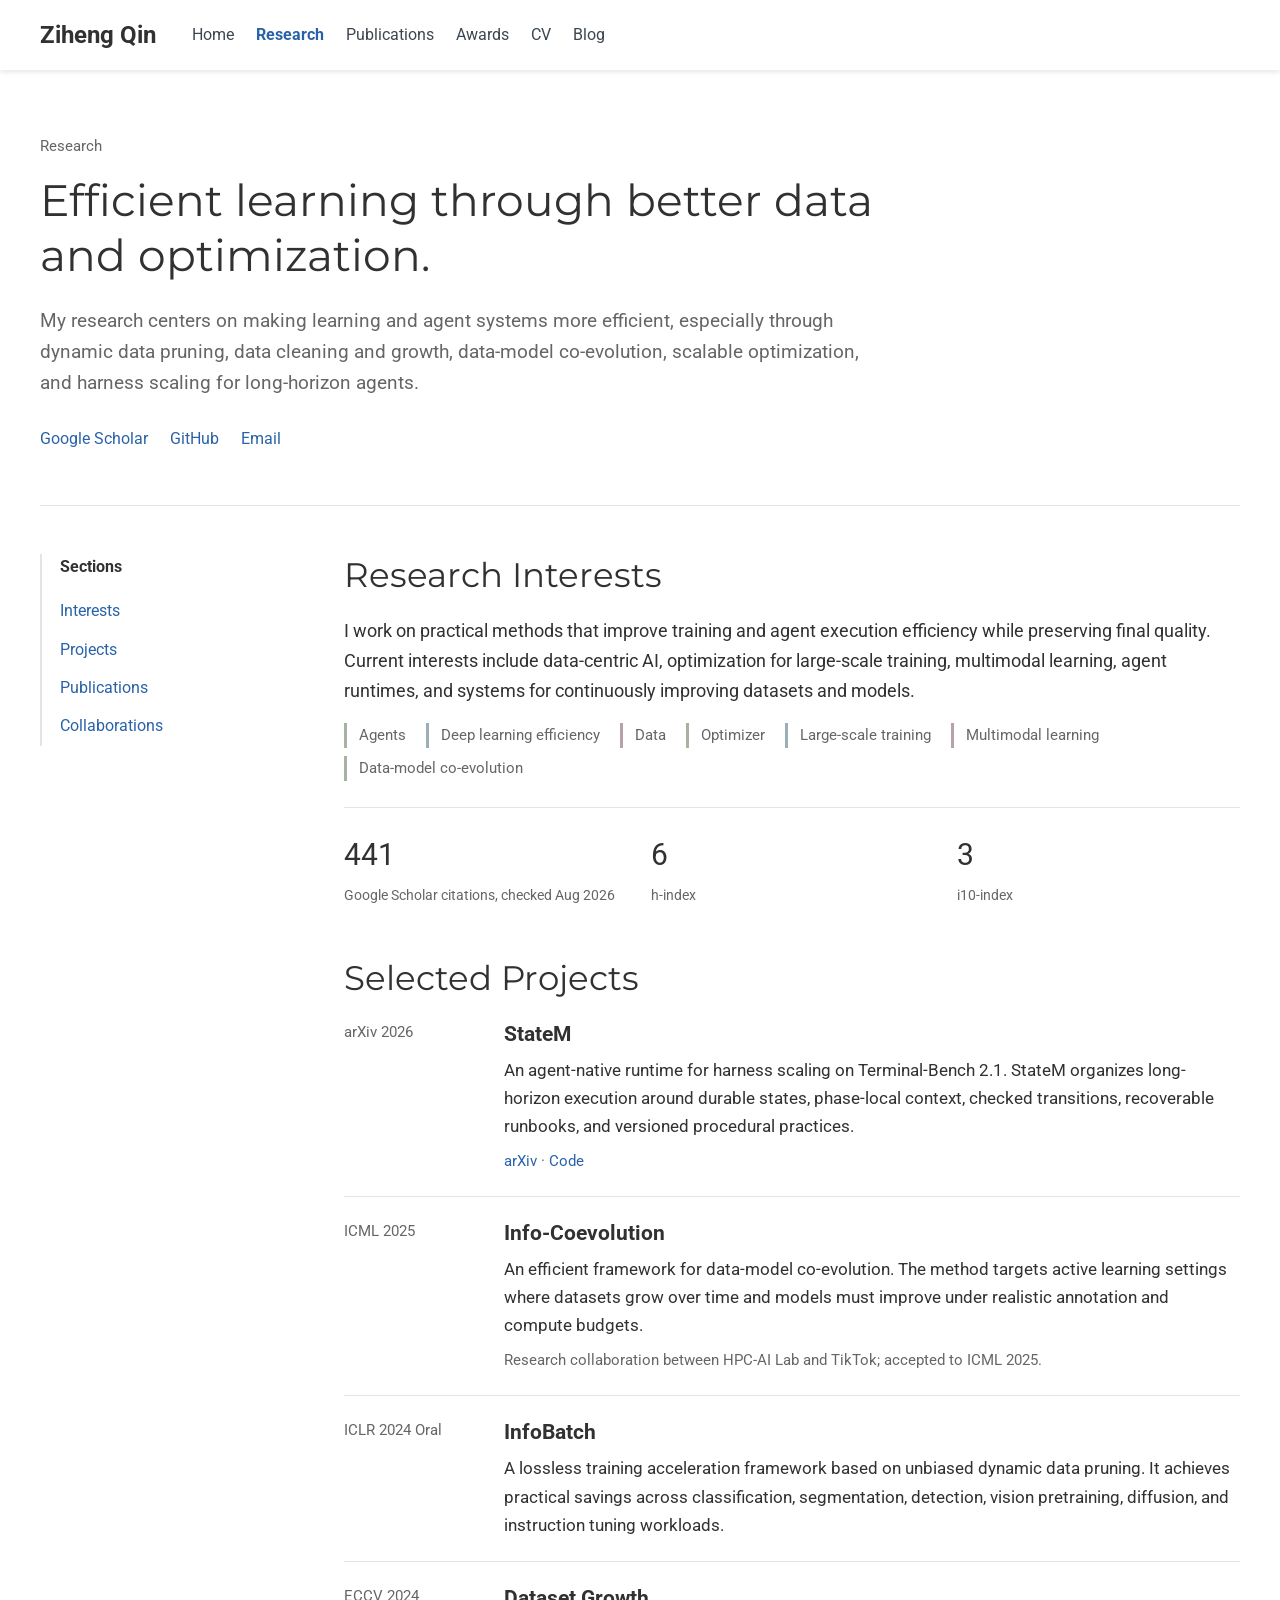
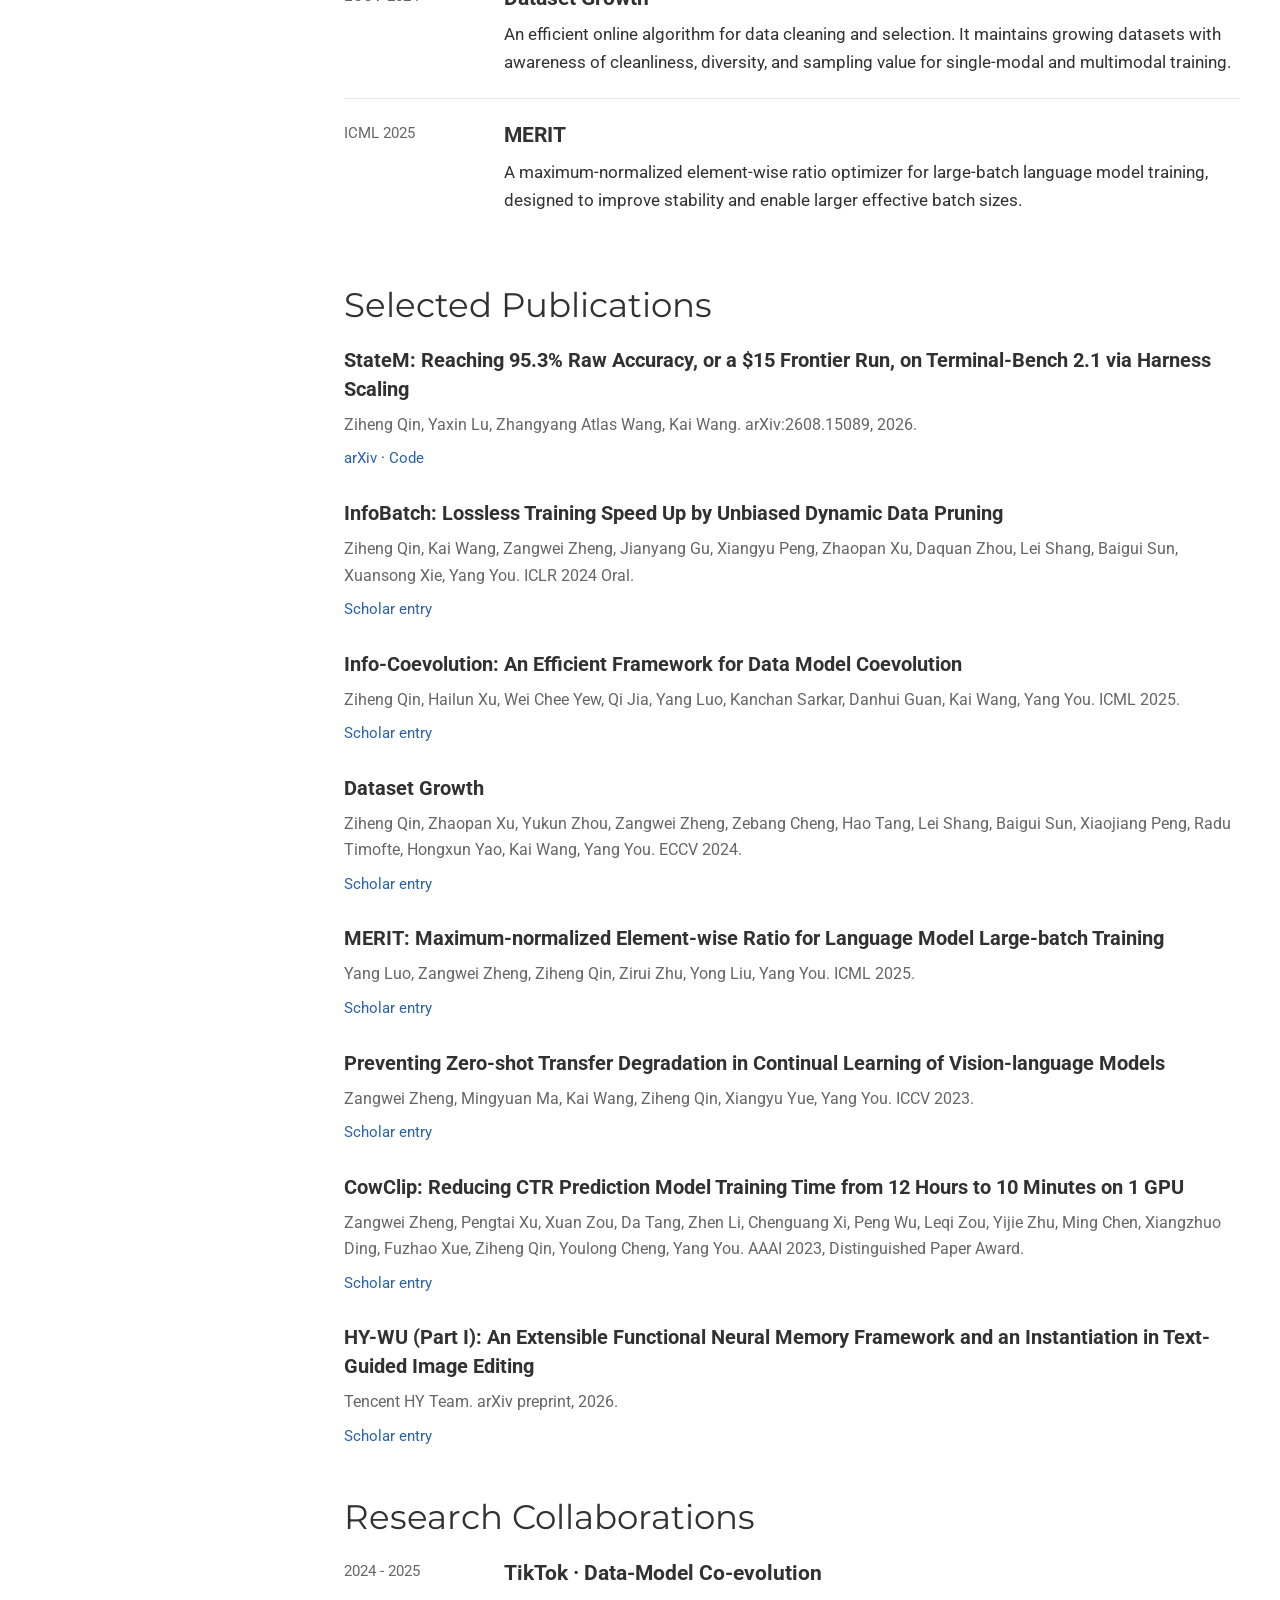
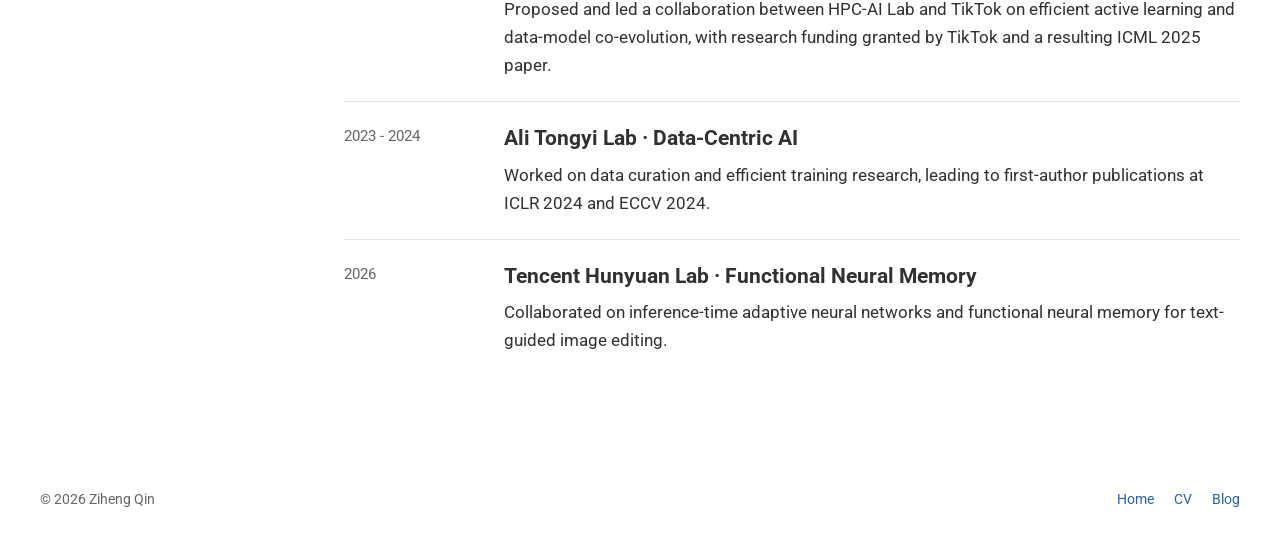
==== ziheng_qin/research.html @ ef399cf0 "Publish updated academic homepage with research, awards, and CV" ====
<!doctype html>
<html lang="en">
  <head>
    <meta charset="utf-8">
    <meta name="viewport" content="width=device-width, initial-scale=1">
    <meta name="description" content="Research by Ziheng Qin: agents, efficient deep learning, data-centric AI, data-model co-evolution, and multimodal learning.">
    <title>Research | Ziheng Qin</title>
    <link rel="stylesheet" href="styles/site.css">
  </head>
  <body>
    <a class="skip-link" href="#main">Skip to content</a>
    <header class="site-header">
      <div class="site-shell header-inner">
        <a class="brand" href="index.html" aria-label="Home">
          <span class="brand-text">
            <span class="brand-name">Ziheng Qin</span>
          </span>
        </a>
        <nav class="site-nav" aria-label="Main navigation">
          <a href="index.html">Home</a>
          <a aria-current="page" href="research.html">Research</a>
          <a href="index.html#publications">Publications</a>
          <a href="index.html#awards">Awards</a>
          <a href="resume.html">CV</a>
          <a href="blog/index.html">Blog</a>
        </nav>
      </div>
    </header>

    <main id="main" class="site-shell">
      <section class="page-head">
        <p class="eyebrow">Research</p>
        <h1>Efficient learning through better data and optimization.</h1>
        <p class="lead">My research centers on making learning and agent systems more efficient, especially through dynamic data pruning, data cleaning and growth, data-model co-evolution, scalable optimization, and harness scaling for long-horizon agents.</p>
        <ul class="profile-links" aria-label="Research links">
          <li><a href="https://scholar.google.com/citations?user=I04VhPMAAAAJ&hl=en">Google Scholar</a></li>
          <li><a href="https://github.com/henryqin1997">GitHub</a></li>
          <li><a href="mailto:henryqin1997@gmail.com">Email</a></li>
        </ul>
      </section>

      <section class="band two-column">
        <aside class="toc" aria-label="Page sections">
          <strong>Sections</strong>
          <a href="#interests">Interests</a>
          <a href="#projects">Projects</a>
          <a href="#publications">Publications</a>
          <a href="#collaborations">Collaborations</a>
        </aside>
        <div class="stack">
          <section id="interests" class="cv-block">
            <h2>Research Interests</h2>
            <p>I work on practical methods that improve training and agent execution efficiency while preserving final quality. Current interests include data-centric AI, optimization for large-scale training, multimodal learning, agent runtimes, and systems for continuously improving datasets and models.</p>
            <ul class="pill-list">
              <li>Agents</li>
              <li>Deep learning efficiency</li>
              <li>Data</li>
              <li>Optimizer</li>
              <li>Large-scale training</li>
              <li>Multimodal learning</li>
              <li>Data-model co-evolution</li>
            </ul>
            <div class="metric-grid">
              <div class="metric">
                <strong>441</strong>
                <span>Google Scholar citations, checked Aug 2026</span>
              </div>
              <div class="metric">
                <strong>6</strong>
                <span>h-index</span>
              </div>
              <div class="metric">
                <strong>3</strong>
                <span>i10-index</span>
              </div>
            </div>
          </section>

          <section id="projects" class="cv-block">
            <h2>Selected Projects</h2>
            <div class="cv-row">
              <span class="date">arXiv 2026</span>
              <div>
                <h3>StateM</h3>
                <p>An agent-native runtime for harness scaling on Terminal-Bench 2.1. StateM organizes long-horizon execution around durable states, phase-local context, checked transitions, recoverable runbooks, and versioned procedural practices.</p>
                <p class="role-note"><a href="https://arxiv.org/abs/2608.15089">arXiv</a> · <a href="https://github.com/henryqin1997/statem">Code</a></p>
              </div>
            </div>
            <div class="cv-row">
              <span class="date">ICML 2025</span>
              <div>
                <h3>Info-Coevolution</h3>
                <p>An efficient framework for data-model co-evolution. The method targets active learning settings where datasets grow over time and models must improve under realistic annotation and compute budgets.</p>
                <p class="role-note">Research collaboration between HPC-AI Lab and TikTok; accepted to ICML 2025.</p>
              </div>
            </div>
            <div class="cv-row">
              <span class="date">ICLR 2024 Oral</span>
              <div>
                <h3>InfoBatch</h3>
                <p>A lossless training acceleration framework based on unbiased dynamic data pruning. It achieves practical savings across classification, segmentation, detection, vision pretraining, diffusion, and instruction tuning workloads.</p>
              </div>
            </div>
            <div class="cv-row">
              <span class="date">ECCV 2024</span>
              <div>
                <h3>Dataset Growth</h3>
                <p>An efficient online algorithm for data cleaning and selection. It maintains growing datasets with awareness of cleanliness, diversity, and sampling value for single-modal and multimodal training.</p>
              </div>
            </div>
            <div class="cv-row">
              <span class="date">ICML 2025</span>
              <div>
                <h3>MERIT</h3>
                <p>A maximum-normalized element-wise ratio optimizer for large-batch language model training, designed to improve stability and enable larger effective batch sizes.</p>
              </div>
            </div>
          </section>

          <section id="publications" class="cv-block">
            <h2>Selected Publications</h2>
            <div class="publication-list">
              <article class="publication">
                <h3>StateM: Reaching 95.3% Raw Accuracy, or a $15 Frontier Run, on Terminal-Bench 2.1 via Harness Scaling</h3>
                <p class="publication-meta">Ziheng Qin, Yaxin Lu, Zhangyang Atlas Wang, Kai Wang. arXiv:2608.15089, 2026.</p>
                <p class="publication-note"><a href="https://arxiv.org/abs/2608.15089">arXiv</a> · <a href="https://github.com/henryqin1997/statem">Code</a></p>
              </article>
              <article class="publication">
                <h3>InfoBatch: Lossless Training Speed Up by Unbiased Dynamic Data Pruning</h3>
                <p class="publication-meta">Ziheng Qin, Kai Wang, Zangwei Zheng, Jianyang Gu, Xiangyu Peng, Zhaopan Xu, Daquan Zhou, Lei Shang, Baigui Sun, Xuansong Xie, Yang You. ICLR 2024 Oral.</p>
                <p class="publication-note"><a href="https://scholar.google.com/citations?view_op=view_citation&hl=en&user=I04VhPMAAAAJ&citation_for_view=I04VhPMAAAAJ:d1gkVwhDpl0C">Scholar entry</a></p>
              </article>
              <article class="publication">
                <h3>Info-Coevolution: An Efficient Framework for Data Model Coevolution</h3>
                <p class="publication-meta">Ziheng Qin, Hailun Xu, Wei Chee Yew, Qi Jia, Yang Luo, Kanchan Sarkar, Danhui Guan, Kai Wang, Yang You. ICML 2025.</p>
                <p class="publication-note"><a href="https://scholar.google.com/citations?view_op=view_citation&hl=en&user=I04VhPMAAAAJ&citation_for_view=I04VhPMAAAAJ:L8Ckcad2t8MC">Scholar entry</a></p>
              </article>
              <article class="publication">
                <h3>Dataset Growth</h3>
                <p class="publication-meta">Ziheng Qin, Zhaopan Xu, Yukun Zhou, Zangwei Zheng, Zebang Cheng, Hao Tang, Lei Shang, Baigui Sun, Xiaojiang Peng, Radu Timofte, Hongxun Yao, Kai Wang, Yang You. ECCV 2024.</p>
                <p class="publication-note"><a href="https://scholar.google.com/citations?view_op=view_citation&hl=en&user=I04VhPMAAAAJ&citation_for_view=I04VhPMAAAAJ:ULOm3_A8WrAC">Scholar entry</a></p>
              </article>
              <article class="publication">
                <h3>MERIT: Maximum-normalized Element-wise Ratio for Language Model Large-batch Training</h3>
                <p class="publication-meta">Yang Luo, Zangwei Zheng, Ziheng Qin, Zirui Zhu, Yong Liu, Yang You. ICML 2025.</p>
                <p class="publication-note"><a href="https://scholar.google.com/citations?view_op=view_citation&hl=en&user=I04VhPMAAAAJ&citation_for_view=I04VhPMAAAAJ:QIV2ME_5wuYC">Scholar entry</a></p>
              </article>
              <article class="publication">
                <h3>Preventing Zero-shot Transfer Degradation in Continual Learning of Vision-language Models</h3>
                <p class="publication-meta">Zangwei Zheng, Mingyuan Ma, Kai Wang, Ziheng Qin, Xiangyu Yue, Yang You. ICCV 2023.</p>
                <p class="publication-note"><a href="https://scholar.google.com/citations?view_op=view_citation&hl=en&user=I04VhPMAAAAJ&citation_for_view=I04VhPMAAAAJ:u-x6o8ySG0sC">Scholar entry</a></p>
              </article>
              <article class="publication">
                <h3>CowClip: Reducing CTR Prediction Model Training Time from 12 Hours to 10 Minutes on 1 GPU</h3>
                <p class="publication-meta">Zangwei Zheng, Pengtai Xu, Xuan Zou, Da Tang, Zhen Li, Chenguang Xi, Peng Wu, Leqi Zou, Yijie Zhu, Ming Chen, Xiangzhuo Ding, Fuzhao Xue, Ziheng Qin, Youlong Cheng, Yang You. AAAI 2023, Distinguished Paper Award.</p>
                <p class="publication-note"><a href="https://scholar.google.com/citations?view_op=view_citation&hl=en&user=I04VhPMAAAAJ&citation_for_view=I04VhPMAAAAJ:u5HHmVD_uO8C">Scholar entry</a></p>
              </article>
              <article class="publication">
                <h3>HY-WU (Part I): An Extensible Functional Neural Memory Framework and an Instantiation in Text-Guided Image Editing</h3>
                <p class="publication-meta">Tencent HY Team. arXiv preprint, 2026.</p>
                <p class="publication-note"><a href="https://scholar.google.com/citations?view_op=view_citation&hl=en&user=I04VhPMAAAAJ&citation_for_view=I04VhPMAAAAJ:TQgYirikUcIC">Scholar entry</a></p>
              </article>
            </div>
          </section>

          <section id="collaborations" class="cv-block">
            <h2>Research Collaborations</h2>
            <div class="cv-row">
              <span class="date">2024 - 2025</span>
              <div>
                <h3>TikTok · Data-Model Co-evolution</h3>
                <p>Proposed and led a collaboration between HPC-AI Lab and TikTok on efficient active learning and data-model co-evolution, with research funding granted by TikTok and a resulting ICML 2025 paper.</p>
              </div>
            </div>
            <div class="cv-row">
              <span class="date">2023 - 2024</span>
              <div>
                <h3>Ali Tongyi Lab · Data-Centric AI</h3>
                <p>Worked on data curation and efficient training research, leading to first-author publications at ICLR 2024 and ECCV 2024.</p>
              </div>
            </div>
            <div class="cv-row">
              <span class="date">2026</span>
              <div>
                <h3>Tencent Hunyuan Lab · Functional Neural Memory</h3>
                <p>Collaborated on inference-time adaptive neural networks and functional neural memory for text-guided image editing.</p>
              </div>
            </div>
          </section>
        </div>
      </section>
    </main>

    <footer class="site-footer">
      <div class="site-shell footer-inner">
        <span>© 2026 Ziheng Qin</span>
        <span class="footer-links">
          <a href="index.html">Home</a>
          <a href="resume.html">CV</a>
          <a href="blog/index.html">Blog</a>
        </span>
      </div>
    </footer>
  </body>
</html>
---- ziheng_qin/styles/site.css ----
@font-face {
  font-family: Montserrat;
  font-style: normal;
  font-weight: 300;
  font-display: swap;
  src: url("../assets/fonts/montserrat-light.ttf") format("truetype");
}

@font-face {
  font-family: Montserrat;
  font-style: normal;
  font-weight: 400;
  font-display: swap;
  src: url("../assets/fonts/montserrat-regular.ttf") format("truetype");
}

@font-face {
  font-family: Montserrat;
  font-style: normal;
  font-weight: 600 700;
  font-display: swap;
  src: url("../assets/fonts/montserrat-semibold.ttf") format("truetype");
}

@font-face {
  font-family: Roboto;
  font-style: normal;
  font-weight: 400;
  font-display: swap;
  src: url("../assets/fonts/roboto-regular.ttf") format("truetype");
}

@font-face {
  font-family: Roboto;
  font-style: normal;
  font-weight: 600 700;
  font-display: swap;
  src: url("../assets/fonts/roboto-bold.ttf") format("truetype");
}

:root {
  color-scheme: light;
  --white: #ffffff;
  --paper: #f7f7f7;
  --paper-deep: #eeeeee;
  --ink: #313131;
  --muted: #666666;
  --link: #2962a8;
  --link-hover: #174a89;
  --line: #e2e4e7;
  --line-strong: #bdc2c8;
  --sage: #a8b2a0;
  --clay: #c6a293;
  --blue: #9cafb8;
  --mauve: #b8a2aa;
  --ochre: #a58a51;
  --max-width: 1200px;
  --aside-width: 320px;
  --column-gap: 64px;
  --radius: 4px;
}

* { box-sizing: border-box; }

html {
  scroll-behavior: smooth;
  scroll-padding-top: 100px;
}

body {
  margin: 0;
  min-height: 100vh;
  background: var(--white);
  color: var(--ink);
  font-family: Roboto, Arial, "PingFang SC", "Microsoft YaHei", sans-serif;
  font-size: 18px;
  line-height: 1.65;
  letter-spacing: 0;
}

a {
  color: var(--link);
  text-decoration: none;
  text-underline-offset: 0.18em;
}

a:hover { color: var(--link-hover); text-decoration: underline; }
a:focus-visible { outline: 2px solid var(--link); outline-offset: 5px; }
img { display: block; max-width: 100%; }
p, figure { margin: 0; }
h1, h2, h3 { margin: 0; line-height: 1.25; }
h1, h2 { font-family: Montserrat, Arial, sans-serif; font-weight: 400; }
h1 { font-size: 44px; }
h2 { font-size: 34px; }
h3 { font-size: 21px; font-weight: 700; }
p + p { margin-top: 16px; }
main, section, article, aside, .stack, .section-heading { min-width: 0; }
h1, h2, h3, p, li, a { overflow-wrap: break-word; }

.site-shell {
  width: min(calc(100% - 64px), var(--max-width));
  margin-inline: auto;
}

.skip-link {
  position: fixed;
  left: 16px;
  top: -100px;
  z-index: 20;
  padding: 8px 14px;
  background: var(--link);
  color: var(--white);
}

.skip-link:focus { top: 12px; color: var(--white); }

.site-header {
  position: sticky;
  top: 0;
  z-index: 10;
  background: var(--white);
  box-shadow: 0 2px 5px rgb(0 0 0 / 10%);
}

.header-inner {
  display: flex;
  align-items: center;
  gap: 36px;
  min-height: 70px;
}

.brand { flex-shrink: 0; color: var(--ink); line-height: 1.2; }
.brand:hover { color: var(--ink); text-decoration: none; }
.brand-name { font-size: 24px; font-weight: 700; }

.site-nav {
  display: flex;
  flex-wrap: wrap;
  align-items: center;
  gap: 4px 22px;
}

.site-nav a {
  display: inline-flex;
  align-items: center;
  min-height: 44px;
  color: #3c4650;
  font-size: 16px;
}

.site-nav a:hover, .site-nav a[aria-current="page"] { color: var(--link); }
.site-nav a[aria-current="page"] { font-weight: 700; }

.about-grid, .section-grid {
  display: grid;
  grid-template-columns: var(--aside-width) minmax(0, 1fr);
  gap: var(--column-gap);
  align-items: start;
}

.about-grid { padding-block: 72px 84px; }
.profile-card { text-align: center; padding-top: 4px; }

.profile-photo {
  width: 240px;
  max-width: 100%;
  aspect-ratio: 1;
  margin: 0 auto 24px;
  border-radius: 50%;
  overflow: hidden;
}

.profile-photo img { width: 100%; height: 100%; object-fit: cover; }
.profile-card h1 { font-size: 36px; font-weight: 300; }
.profile-role { margin-top: 12px; font-family: Montserrat, Arial, sans-serif; font-size: 19px; color: var(--muted); }
.profile-affiliation { margin-top: 5px; font-family: Montserrat, Arial, sans-serif; font-size: 21px; color: var(--link); }

.social-links, .profile-links {
  display: flex;
  flex-wrap: wrap;
  gap: 10px;
  padding: 0;
  list-style: none;
}

.social-links { justify-content: center; margin: 26px 0 0; }
.social-links a { position: relative; display: grid; place-items: center; width: 44px; height: 44px; }
.icon-definitions { position: absolute; width: 0; height: 0; overflow: hidden; }
.icon { display: inline-block; width: 24px; height: 24px; flex: 0 0 auto; fill: none; stroke: currentColor; stroke-width: 2; stroke-linecap: round; stroke-linejoin: round; }
.social-links .icon { width: 34px; height: 34px; }

.link-tooltip {
  position: absolute;
  top: calc(100% + 6px);
  left: 50%;
  transform: translateX(-50%);
  padding: 4px 8px;
  border-radius: 3px;
  background: var(--ink);
  color: var(--white);
  font-size: 12px;
  white-space: nowrap;
  opacity: 0;
  visibility: hidden;
  pointer-events: none;
}

.social-links a:hover .link-tooltip, .social-links a:focus-visible .link-tooltip { opacity: 1; visibility: visible; }
.biography > h2 { font-size: 44px; margin-bottom: 20px; }
.biography > p { font-size: 20px; line-height: 1.7; }

.bio-details {
  display: grid;
  grid-template-columns: minmax(0, 0.85fr) minmax(0, 1.15fr);
  gap: 32px;
  margin-top: 32px;
}

.bio-details h3 { font-family: Montserrat, Arial, sans-serif; font-size: 23px; font-weight: 600; margin-bottom: 16px; }
.interest-list { margin: 0; padding-left: 23px; font-size: 17px; }
.interest-list li + li { margin-top: 5px; }
.education-list { display: grid; gap: 15px; margin: 0; padding: 0; list-style: none; }
.education-list li { display: flex; align-items: start; gap: 10px; font-size: 16px; line-height: 1.5; }
.education-list .icon { margin-top: 1px; width: 23px; height: 23px; }
.education-list div > span { display: block; color: var(--muted); font-size: 14px; margin-top: 2px; }

.home-section { padding-block: 80px; }
.home-section:nth-of-type(even) { background: var(--paper); }
.section-heading h2 { max-width: 320px; font-size: 40px; }
.section-heading > p { font-size: 16px; margin-top: 16px; color: var(--muted); }

.news-list { display: grid; gap: 18px; margin: 0; padding: 0; list-style: none; }
.news-list li { display: grid; grid-template-columns: 88px minmax(0, 1fr); gap: 16px; }
.list-date { padding-top: 2px; color: var(--muted); font-size: 15px; font-variant-numeric: tabular-nums; }

.academic-awards { display: grid; gap: 24px; margin: 0; padding: 0; list-style: none; }
.academic-awards li { display: flex; align-items: start; gap: 16px; }
.academic-awards .icon { color: var(--ochre); width: 27px; height: 27px; margin-top: 3px; }
.academic-awards strong { font-size: 20px; }
.academic-awards p { margin-top: 3px; color: var(--muted); font-size: 16px; }

.experience-list { display: grid; gap: 36px; }
.experience-row { position: relative; display: grid; grid-template-columns: 54px minmax(0, 1fr); gap: 22px; }
.experience-row:not(:last-child)::after { content: ""; position: absolute; top: 64px; left: 26px; bottom: -24px; width: 1px; background: #d6dadd; }
.org-mark { display: grid; place-items: center; width: 54px; height: 54px; border-radius: 50%; border: 1px solid #ccd5e0; background: #edf1f6; color: var(--link); font-size: 22px; font-weight: 700; }
.experience-row:nth-child(2) .org-mark { color: #557c77; border-color: #c7d8d4; background: #edf3f1; }
.experience-row:nth-child(3) .org-mark { color: #98784c; border-color: #ded4c5; background: #f4f1ec; }
.experience-row:nth-child(4) .org-mark { color: #80667e; border-color: #d9cfd9; background: #f2edf2; }
.experience-row h3 { font-size: 21px; line-height: 1.4; }
.experience-meta { margin-top: 4px; margin-bottom: 12px; color: var(--muted); font-size: 15px; }
.experience-meta + p { margin-top: 0; font-size: 17px; }

.project-grid { display: grid; gap: 30px; }
.project-row h3 { font-size: 24px; margin-bottom: 8px; }
.project-row p { font-size: 17px; }
.publication-list { display: grid; gap: 28px; }
.academic-publication h3, .publication h3 { font-size: 20px; line-height: 1.45; margin-bottom: 8px; }
.academic-publication > p:not(.publication-links) { color: var(--muted); font-size: 16px; }
.academic-publication > p strong { color: var(--ink); }
.publication-venue { display: inline-block; margin-top: 7px; font-size: 16px; font-style: italic; }
.venue-highlight { color: #925b50; font-weight: 700; }
.publication-links { margin-top: 7px; font-size: 15px; }
.scholar-summary { margin-top: 32px; color: var(--muted); font-size: 15px; }
.scholar-summary dl { display: flex; gap: 24px; margin: 14px 0 6px; }
.scholar-summary dl > div { display: flex; flex-direction: column-reverse; }
.scholar-summary dd { margin: 0; color: var(--ink); font-size: 25px; line-height: 1.4; }
.scholar-summary dt, .scholar-summary small { font-size: 13px; }
.blog-preview time { color: var(--muted); font-size: 14px; }
.blog-preview h3 { margin-top: 10px; font-size: 23px; line-height: 1.5; }

.profile-links { margin: 22px 0 0; gap: 8px 22px; font-size: 16px; }
.profile-links a { display: inline-flex; align-items: center; min-height: 36px; }
.page-head { padding: 64px 0 48px; }
.page-head h1 { max-width: 850px; }
.eyebrow { margin: 0 0 14px; color: var(--muted); font-size: 15px; }
.lead { max-width: 820px; margin-top: 22px; color: var(--muted); font-size: 19px; }
.band { padding: 48px 0 72px; border-top: 1px solid var(--line); }
.two-column { display: grid; grid-template-columns: 240px minmax(0, 1fr); align-items: start; gap: 64px; }
.toc { position: sticky; top: 102px; padding-left: 18px; border-left: 2px solid var(--line); font-size: 16px; }
.toc strong { display: block; margin-bottom: 12px; }
.toc a { display: block; padding: 6px 0; }
.stack { display: grid; gap: 48px; }
.cv-block > h2 { margin-bottom: 20px; }
.cv-block > p { margin-top: 14px; }
.cv-row { display: grid; grid-template-columns: 136px minmax(0, 1fr); gap: 24px; padding: 22px 0; border-top: 1px solid var(--line); }
.cv-row:first-of-type { border-top: 0; padding-top: 0; }
.cv-row .date { color: var(--muted); font-size: 15px; }
.cv-row h3 { margin-bottom: 7px; line-height: 1.4; }
.cv-row p { font-size: 17px; }
.role-note { color: var(--muted); font-size: 15px; }
.cv-row .role-note { font-size: 15px; margin-top: 9px; }
.pill-list { display: flex; flex-wrap: wrap; gap: 8px 20px; margin: 18px 0 0; padding: 0; list-style: none; color: var(--muted); font-size: 15px; }
.pill-list li { padding-left: 12px; border-left: 3px solid var(--sage); }
.pill-list li:nth-child(3n + 2) { border-color: var(--blue); }
.pill-list li:nth-child(3n) { border-color: var(--mauve); }
.metric-grid { display: grid; grid-template-columns: repeat(3, minmax(0, 1fr)); gap: 24px; margin-top: 26px; padding-top: 22px; border-top: 1px solid var(--line); }
.metric strong { display: block; font-size: 30px; font-weight: 400; }
.metric span { color: var(--muted); font-size: 14px; }
.publication-meta { margin-top: 6px; color: var(--muted); font-size: 16px; }
.publication-note { margin-top: 8px; font-size: 15px; }

.section-head { display: grid; grid-template-columns: 240px minmax(0, 1fr); gap: 64px; margin-bottom: 28px; }
.section-label { color: var(--muted); font-size: 16px; }
.section-head p { margin-top: 12px; color: var(--muted); }
.note-grid { display: grid; gap: 26px; }
.note-link { display: grid; gap: 8px; padding-block: 0 26px; border-bottom: 1px solid var(--line); }
.note-link:last-child { border-bottom: 0; }
.note-link:hover { text-decoration: none; }
.note-link:hover h3 { text-decoration: underline; }
.note-link h3 { line-height: 1.5; }
.note-link p { color: var(--muted); font-size: 16px; }
.note-topline { display: flex; justify-content: space-between; gap: 16px; color: var(--muted); font-size: 14px; }
.swatch-row { display: flex; gap: 4px; }
.swatch-row span { width: 12px; height: 12px; background: var(--sage); }
.swatch-row span:nth-child(2) { background: var(--clay); }
.swatch-row span:nth-child(3) { background: var(--blue); }

.post-shell { max-width: 800px; }
.post { padding-block: 62px 80px; }
.post h1 { font-size: 40px; line-height: 1.35; }
.post-meta { display: flex; flex-wrap: wrap; gap: 8px 18px; margin: 20px 0 30px; color: var(--muted); font-size: 14px; }
.post-body { border-top: 1px solid var(--line); line-height: 1.85; }
.post-body h2 { margin-top: 42px; padding: 12px 0 0; border-top: 5px solid var(--sage); font-size: 28px; }
.post-body h3 { margin-top: 30px; padding-left: 12px; border-left: 4px solid var(--clay); }
.post-body p, .post-body ul, .post-body ol, .post-body blockquote, .post-body figure, .post-body pre { margin-top: 20px; }
.post-body ul, .post-body ol { padding-left: 1.4em; }
.post-body li + li { margin-top: 6px; }
.post-body blockquote { margin-inline: 0; padding: 16px 22px; border-left: 4px solid var(--blue); background: #f2f5f6; }
.post-body blockquote p:first-child, .callout p:first-child { margin-top: 0; }
.post-body code { padding: 2px 5px; background: var(--paper); font-family: ui-monospace, SFMono-Regular, Menlo, monospace; font-size: 0.9em; }
.post-body pre { max-width: 100%; overflow-x: auto; padding: 20px; border-radius: var(--radius); background: #292c30; color: #f3f4f5; }
.post-body pre code { padding: 0; background: transparent; color: inherit; }
.callout { margin-top: 24px; padding: 18px 22px; border-left: 4px solid var(--mauve); background: #f5f1f3; }

.hero { display: grid; grid-template-columns: minmax(0, 1fr) minmax(240px, 0.65fr); gap: 64px; align-items: center; padding: 80px 0; }
.hero-actions { display: flex; flex-wrap: wrap; gap: 20px; margin-top: 26px; }
.text-link { display: inline-flex; min-height: 44px; align-items: center; }
.hero-visual img { width: 100%; }
.site-footer { padding: 40px 0; color: var(--muted); font-size: 14px; }
.footer-inner { display: flex; flex-wrap: wrap; align-items: center; justify-content: space-between; gap: 16px; }
.footer-links { display: flex; flex-wrap: wrap; gap: 20px; }

@media (max-width: 1100px) {
  :root { --aside-width: 250px; --column-gap: 40px; }
  .profile-photo { width: 210px; }
  .profile-card h1 { font-size: 32px; }
  .profile-role { font-size: 17px; }
  .section-heading h2 { font-size: 34px; }
  .bio-details { grid-template-columns: minmax(0, 0.8fr) minmax(0, 1.2fr); gap: 24px; }
  .biography > p { font-size: 18px; }
  .two-column, .section-head { grid-template-columns: 190px minmax(0, 1fr); gap: 40px; }
}

@media (max-width: 820px) {
  .site-shell { width: calc(100% - 40px); }
  .header-inner { gap: 22px; }
  .brand-name { font-size: 21px; }
  .site-nav { gap: 4px 16px; }
  .site-nav a { font-size: 14px; }
  .about-grid, .section-grid, .two-column, .section-head { grid-template-columns: 1fr; gap: 32px; }
  .about-grid { padding-block: 46px 54px; }
  .profile-photo { width: 190px; margin-bottom: 20px; }
  .profile-card h1 { font-size: 34px; }
  .social-links { margin-top: 16px; }
  .biography > h2 { font-size: 36px; }
  .home-section { padding-block: 54px; }
  .section-heading h2 { max-width: none; font-size: 34px; }
  .section-heading > p { margin-top: 10px; }
  .scholar-summary { margin-top: 20px; }
  .scholar-summary dl { gap: 30px; }
  .page-head { padding-block: 46px 36px; }
  .page-head h1 { font-size: 36px; }
  .toc { position: static; }
  .cv-row { grid-template-columns: 120px minmax(0, 1fr); }
  .hero { grid-template-columns: 1fr; gap: 30px; }
  .hero-visual { max-width: 420px; }
}

@media (max-width: 600px) {
  body { font-size: 17px; }
  html { scroll-padding-top: 125px; }
  .header-inner { flex-direction: column; align-items: flex-start; gap: 3px; padding-block: 12px 6px; }
  .site-nav { display: grid; grid-template-columns: repeat(3, minmax(0, 1fr)); width: 100%; gap: 0 12px; }
  .site-nav a { min-height: 36px; }
  .bio-details { grid-template-columns: 1fr; gap: 28px; }
  .biography > h2 { font-size: 32px; }
  .biography > p { font-size: 17px; }
  .section-heading h2 { font-size: 32px; }
  .news-list { gap: 22px; }
  .news-list li { grid-template-columns: 1fr; gap: 3px; }
  .academic-awards strong { font-size: 18px; }
  .academic-awards p { font-size: 15px; }
  .experience-row { grid-template-columns: 42px minmax(0, 1fr); gap: 16px; }
  .org-mark { width: 42px; height: 42px; font-size: 18px; }
  .experience-row:not(:last-child)::after { left: 20px; top: 52px; }
  .experience-row h3 { font-size: 19px; }
  .experience-meta { font-size: 14px; }
  .experience-meta + p { font-size: 16px; }
  .academic-publication h3, .publication h3 { font-size: 19px; }
  .academic-publication > p:not(.publication-links) { font-size: 15px; }
  .page-head h1, .post h1 { font-size: 30px; }
  .cv-block > h2 { font-size: 28px; }
  .cv-row { grid-template-columns: 1fr; gap: 8px; }
  .metric-grid { gap: 16px; }
  .metric strong { font-size: 26px; }
  .metric span { font-size: 13px; }
  .post { padding-block: 40px 56px; }
  .post-body h2 { font-size: 25px; }
  .footer-inner { flex-direction: column; align-items: flex-start; }
}

@media (prefers-reduced-motion: reduce) {
  html { scroll-behavior: auto; }
}

@media print {
  .site-header, .site-footer, .skip-link, .toc { display: none; }
  .site-shell { width: 100%; }
  .two-column { display: block; }
  .page-head, .band, .home-section, .about-grid { padding-block: 20px; }
  .home-section:nth-of-type(even) { background: white; }
  .experience-row, .academic-publication, .cv-row { break-inside: avoid; }
  a { color: inherit; }
}
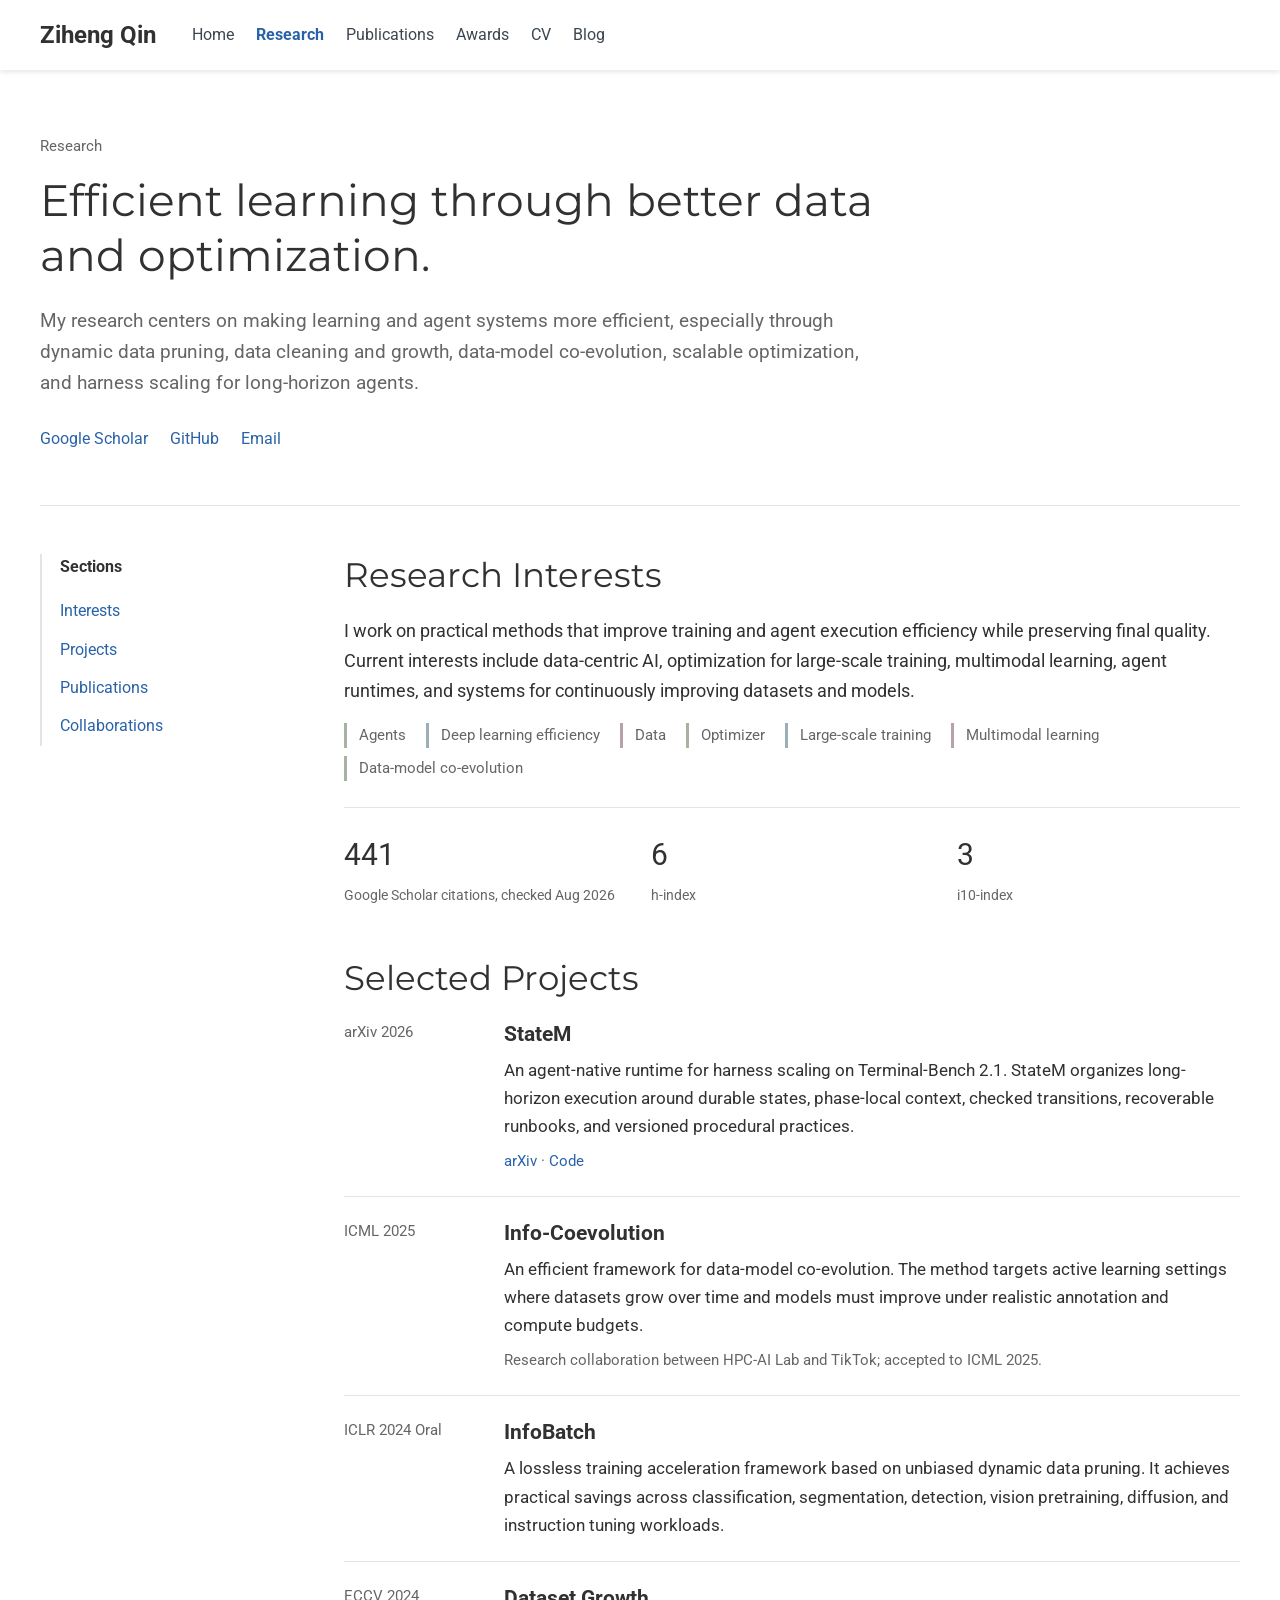
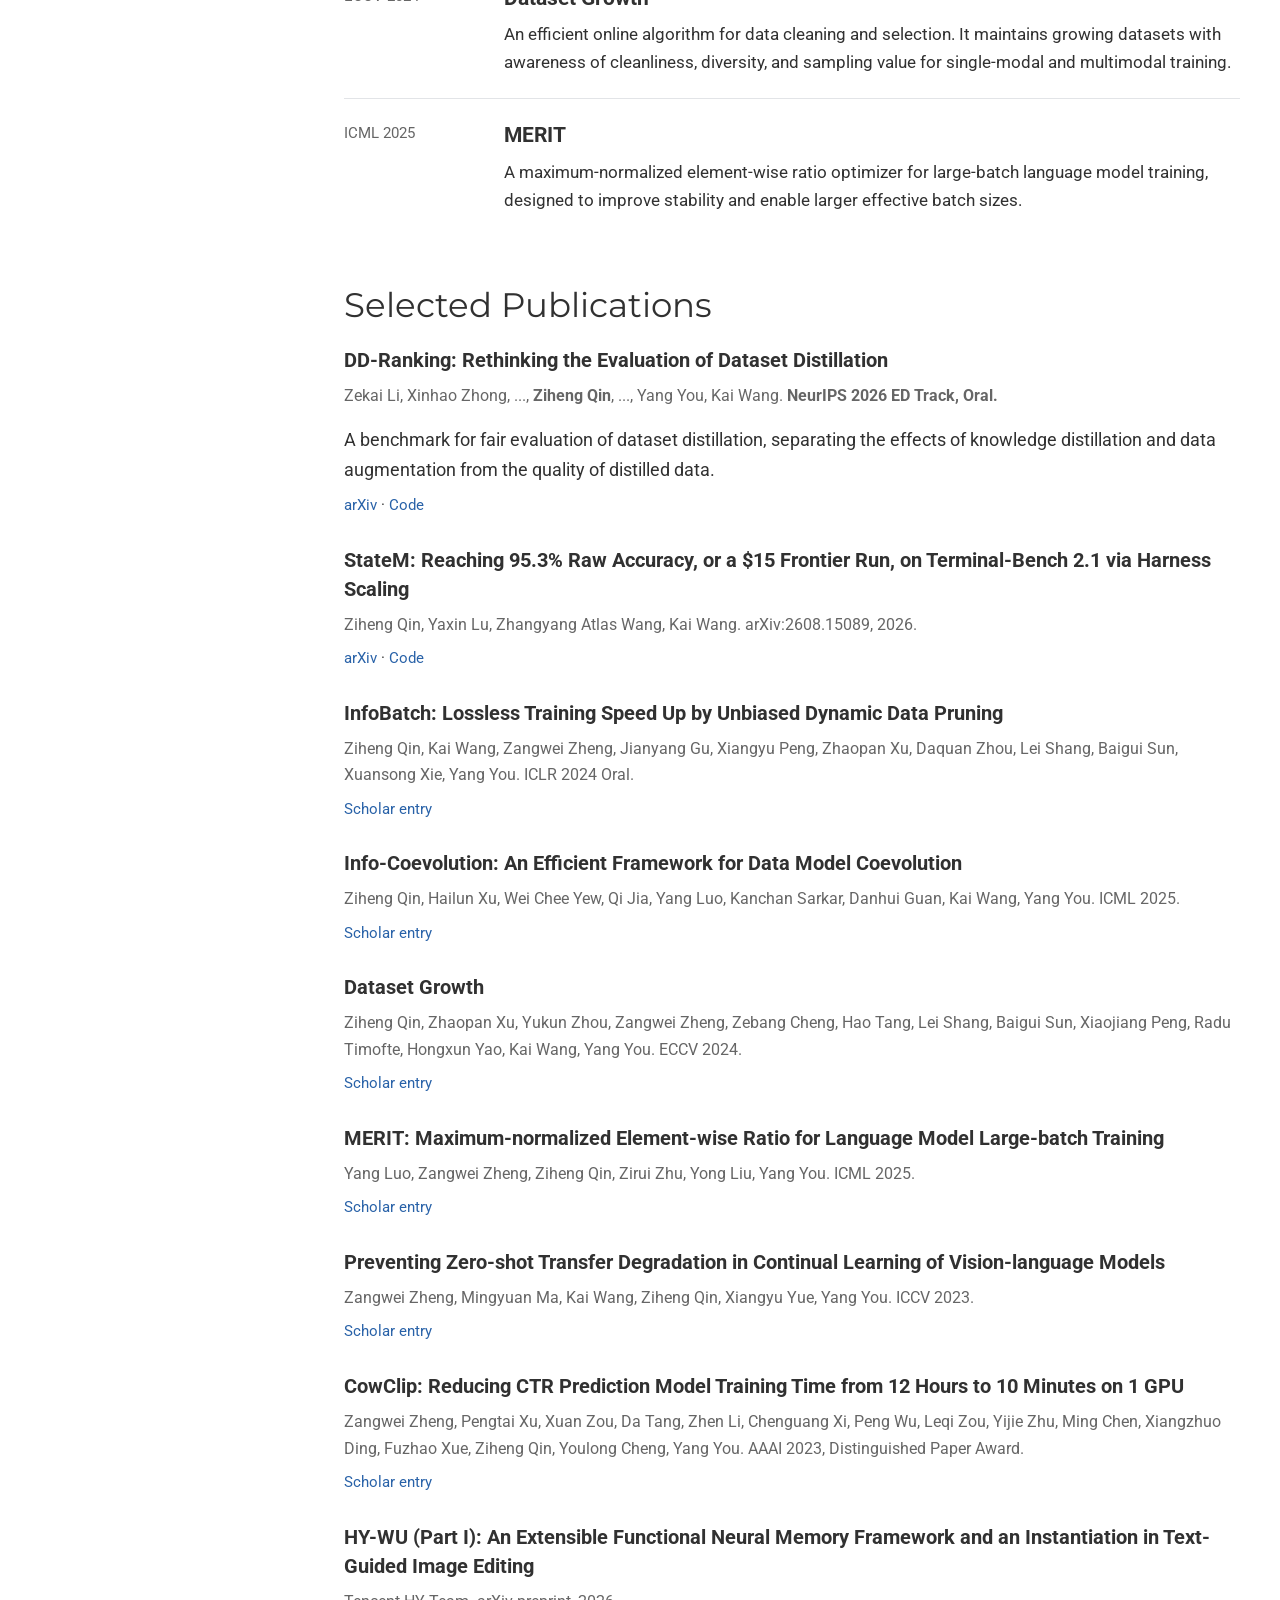
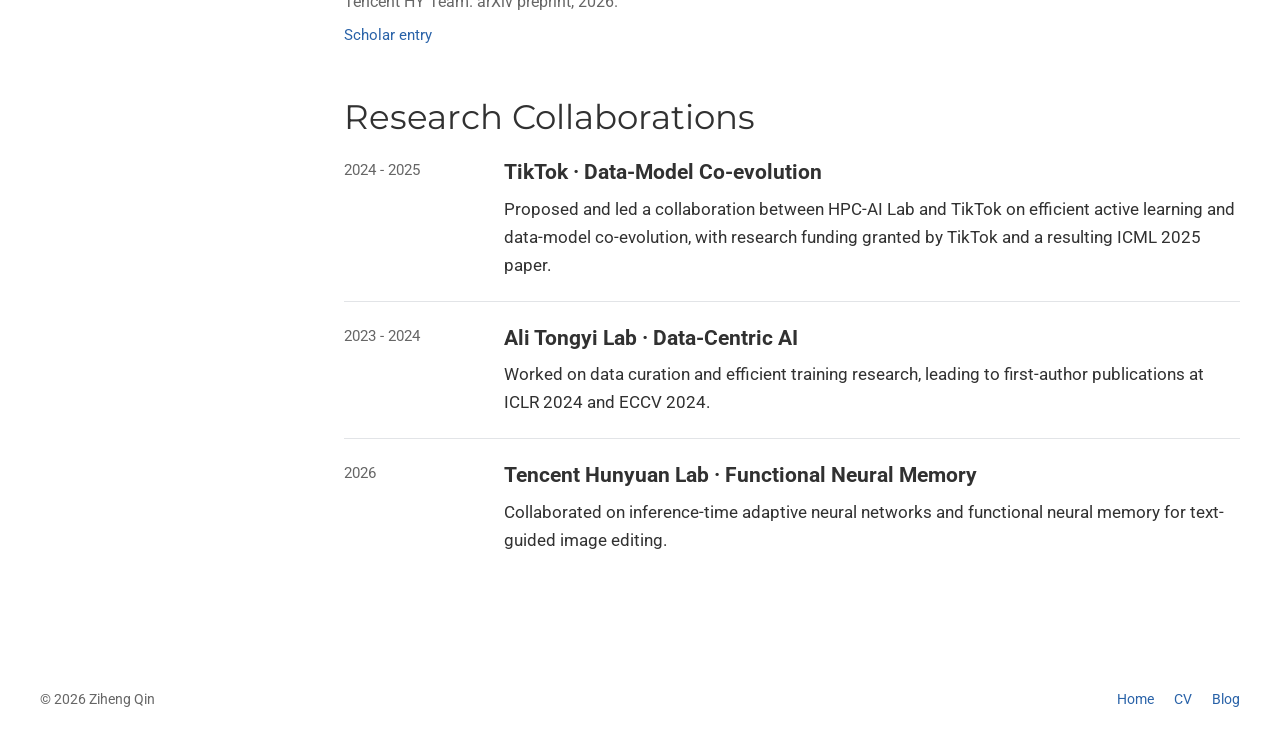
==== commit f70b381e: "Add DD-Ranking NeurIPS 2026 ED Track oral acceptance" ====
--- a/ziheng_qin/research.html
+++ b/ziheng_qin/research.html
@@ -121,6 +121,12 @@
             <h2>Selected Publications</h2>
             <div class="publication-list">
               <article class="publication">
+                <h3>DD-Ranking: Rethinking the Evaluation of Dataset Distillation</h3>
+                <p class="publication-meta">Zekai Li, Xinhao Zhong, ..., <strong>Ziheng Qin</strong>, ..., Yang You, Kai Wang. <strong>NeurIPS 2026 ED Track, Oral.</strong></p>
+                <p>A benchmark for fair evaluation of dataset distillation, separating the effects of knowledge distillation and data augmentation from the quality of distilled data.</p>
+                <p class="publication-note"><a href="https://arxiv.org/abs/2505.13300">arXiv</a> · <a href="https://github.com/NUS-HPC-AI-Lab/DD-Ranking">Code</a></p>
+              </article>
+              <article class="publication">
                 <h3>StateM: Reaching 95.3% Raw Accuracy, or a $15 Frontier Run, on Terminal-Bench 2.1 via Harness Scaling</h3>
                 <p class="publication-meta">Ziheng Qin, Yaxin Lu, Zhangyang Atlas Wang, Kai Wang. arXiv:2608.15089, 2026.</p>
                 <p class="publication-note"><a href="https://arxiv.org/abs/2608.15089">arXiv</a> · <a href="https://github.com/henryqin1997/statem">Code</a></p>
